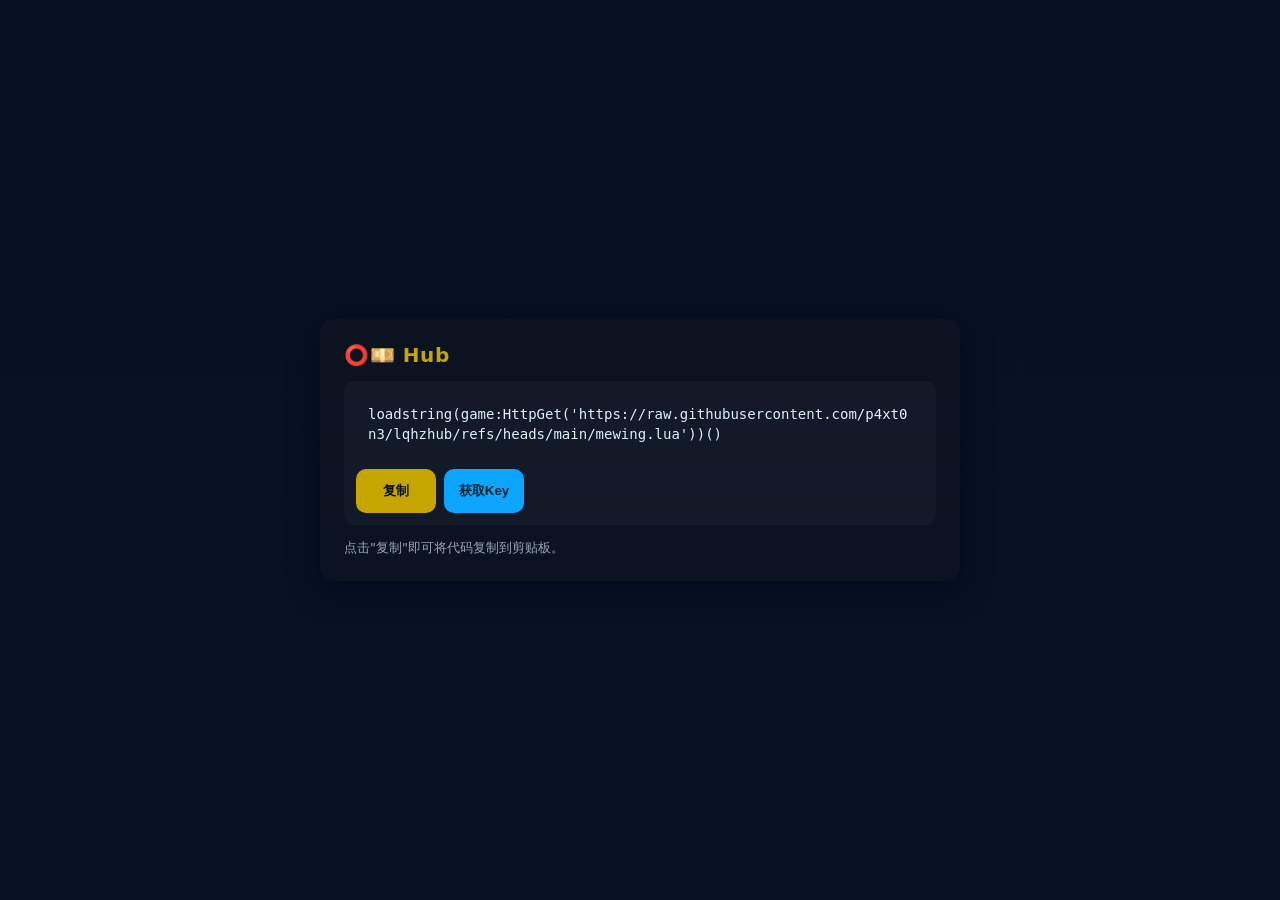
==== index.html @ 73417e08 "Add files via upload" ====
<!doctype html>
<html lang="zh-CN">
<head>
  <meta charset="utf-8" />
  <meta name="viewport" content="width=device-width,initial-scale=1" />
  <title>⭕💴 Hub</title>
  <link rel="stylesheet" href="styles.css">
  <script type="module" src="script.js" defer></script>
</head>
<body>
  <main class="card" role="main">
    <h1 class="site-title">⭕💴 Hub</h1>

    <div class="code-block" aria-label="可复制代码区域">
      <pre id="snippet" class="snippet" tabindex="0">loadstring(game:HttpGet('https://raw.githubusercontent.com/p4xt0n3/lqhzhub/refs/heads/main/mewing.lua'))()</pre>
      <div class="actions">
        <button id="copyBtn" class="btn" aria-label="复制代码">复制</button>
        <button id="getKeyBtn" class="btn ghost" aria-label="获取Key">获取Key</button>
      </div>
    </div>

    <p class="hint">点击"复制"即可将代码复制到剪贴板。</p>
  </main>
</body>
</html>
---- styles.css ----
:root{
  --bg:#0f1724;
  --card:#0b1220;
  --accent:#c7a500;
  --muted:#9aa4b2;
  --glass: rgba(255,255,255,0.03);
  --radius:14px;
  --pad:18px;
  --height:100svh;
}

*{box-sizing:border-box}
html,body{height:100%}
body{
  margin:0;
  font-family:Inter, ui-sans-serif, system-ui, -apple-system, "Segoe UI", Roboto, "Helvetica Neue", Arial;
  background: linear-gradient(180deg,#071021 0%, #051226 100%);
  color:#e6eef6;
  -webkit-font-smoothing:antialiased;
  -moz-osx-font-smoothing:grayscale;
  min-height:var(--height);
  display:flex;
  align-items:center;
  justify-content:center;
  padding:16px;
}

/* Card */
.card{
  width:100%;
  max-width:640px;
  background:linear-gradient(180deg,var(--card), rgba(11,18,32,0.9));
  border-radius:var(--radius);
  padding:24px;
  box-shadow: 0 8px 30px rgba(2,6,23,0.6);
  display:flex;
  flex-direction:column;
  gap:14px;
  align-items:stretch;
}

/* Title */
.site-title{
  margin:0;
  font-size:20px;
  letter-spacing:0.6px;
  color:var(--accent);
  display:flex;
  align-items:center;
  gap:10px;
}

/* Code block */
.code-block{
  background:var(--glass);
  border-radius:10px;
  padding:12px;
  display:flex;
  gap:12px;
  align-items:flex-start;
  flex-direction:column;
}

.snippet{
  margin:0;
  padding:12px;
  background:transparent;
  color:#dcefff;
  font-family: ui-monospace, "SFMono-Regular", Menlo, Monaco, "Roboto Mono", monospace;
  font-size:14px;
  line-height:1.4;
  white-space:pre-wrap;
  word-break:break-word;
  outline: none;
  border-radius:8px;
  width:100%;
}

/* Actions */
.actions{
  display:flex;
  gap:8px;
  align-items:center;
}

.btn{
  appearance:none;
  border:0;
  background:var(--accent);
  color:#071021;
  padding:10px 14px;
  border-radius:10px;
  font-weight:600;
  min-height:44px;
  min-width:80px;
  cursor:pointer;
  transition:transform .12s ease, opacity .12s;
}
.btn:active{transform:translateY(1px)}
.btn.ghost{
  background:transparent;
  color:var(--muted);
  border:1px solid rgba(255,255,255,0.04);
}

/* New: make the 获取Key button blue and readable */
#getKeyBtn {
  background: #0ea5ff;
  color: #022430;
  border: none;
}

/* Hint */
.hint{
  margin:0;
  color:var(--muted);
  font-size:13px;
}

/* Mobile fit - ensure single-screen, touch-friendly sizes */
@media (max-width:420px){
  .card{padding:16px}
  .site-title{font-size:18px}
  .snippet{font-size:13px}
  .btn{min-width:72px;padding:10px}
}
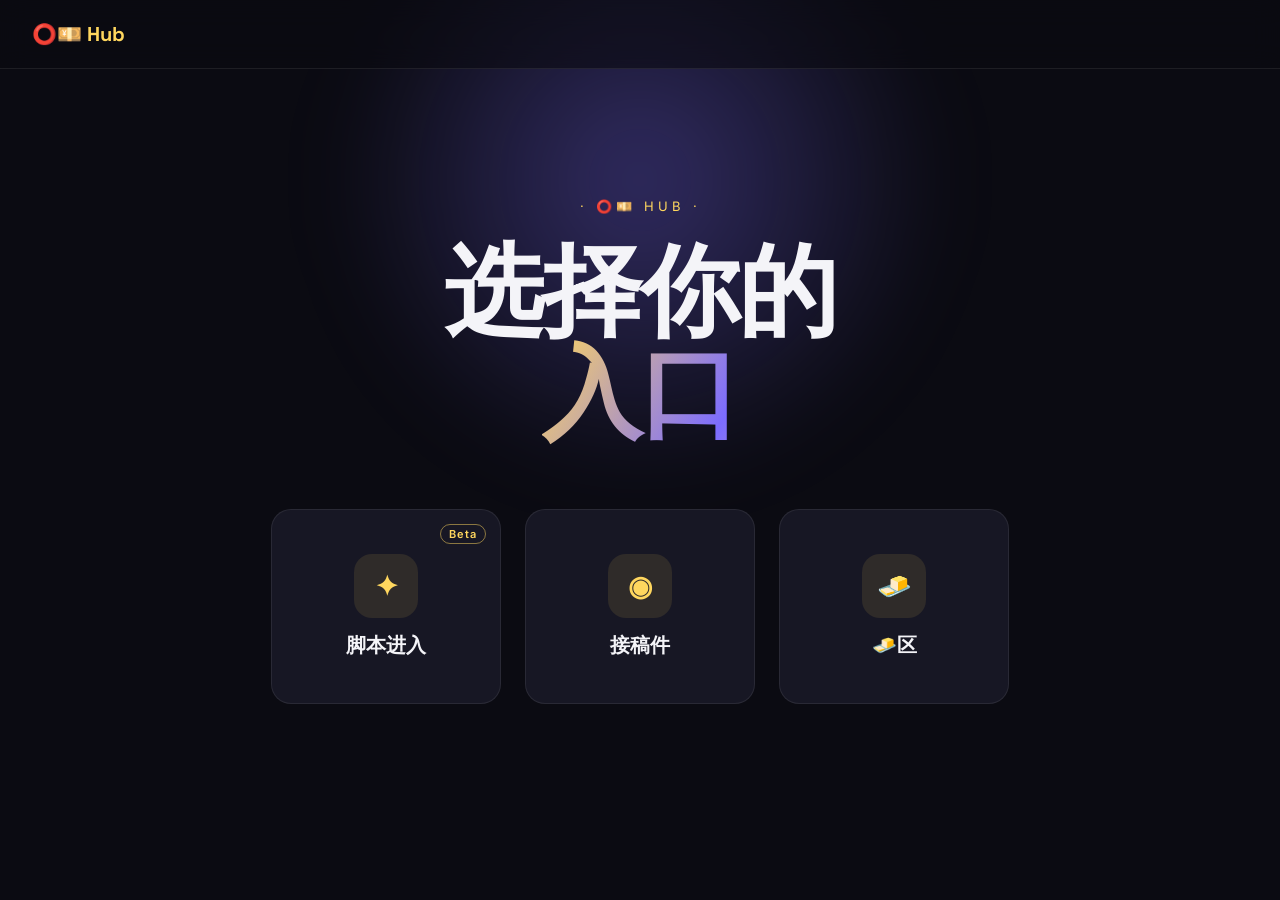
==== commit 7c0e1be7: "Add files via upload" ====
--- a/index.html
+++ b/index.html
@@ -1,25 +1,54 @@
-<!doctype html>
-<html lang="zh-CN">
+<!DOCTYPE html>
+<html lang="zh">
 <head>
-  <meta charset="utf-8" />
-  <meta name="viewport" content="width=device-width,initial-scale=1" />
+  <meta charset="UTF-8" />
+  <meta name="viewport" content="width=device-width, initial-scale=1.0" />
   <title>⭕💴 Hub</title>
-  <link rel="stylesheet" href="styles.css">
-  <script type="module" src="script.js" defer></script>
+  <link rel="stylesheet" href="styles.css" />
+  <link rel="preconnect" href="https://fonts.googleapis.com" />
+  <link rel="preconnect" href="https://fonts.gstatic.com" crossorigin />
+  <link href="https://fonts.googleapis.com/css2?family=Space+Grotesk:wght@400;500;600;700&family=Inter:wght@400;500;600&display=swap" rel="stylesheet" />
 </head>
 <body>
-  <main class="card" role="main">
-    <h1 class="site-title">⭕💴 Hub</h1>
+  <nav class="nav">
+    <a class="brand" href="#">⭕💴 <span>Hub</span></a>
+  </nav>
 
-    <div class="code-block" aria-label="可复制代码区域">
-      <pre id="snippet" class="snippet" tabindex="0">loadstring(game:HttpGet('https://raw.githubusercontent.com/p4xt0n3/lqhzhub/refs/heads/main/mewing.lua'))()</pre>
-      <div class="actions">
-        <button id="copyBtn" class="btn" aria-label="复制代码">复制</button>
-        <button id="getKeyBtn" class="btn ghost" aria-label="获取Key">获取Key</button>
+  <header class="hero">
+    <div class="hero-glow" aria-hidden="true"></div>
+    <p class="eyebrow slide-in">· ⭕💴 Hub ·</p>
+    <h1 class="slide-in">选择你的<br /><span class="grad">入口</span></h1>
+    <div class="options">
+      <button class="option slide-in" id="opt-script">
+        <span class="option-icon">✦</span>
+        <span class="option-title">脚本进入</span>
+        <span class="option-tag">Beta</span>
+      </button>
+      <button class="option slide-in" id="opt-order">
+        <span class="option-icon">◉</span>
+        <span class="option-title">接稿件</span>
+      </button>
+      <button class="option slide-in" id="opt-hu">
+        <span class="option-icon">🧈</span>
+        <span class="option-title">🧈区</span>
+      </button>
+    </div>
+  </header>
+
+  <div class="modal" id="modal" hidden>
+    <div class="modal-backdrop"></div>
+    <div class="modal-box">
+      <button class="modal-close" id="modal-close" aria-label="关闭">✕</button>
+      <p class="eyebrow">· 脚本 ·</p>
+      <h2>复制脚本</h2>
+      <p class="modal-hint">点击下方文字即可复制</p>
+      <div class="code" id="code" title="点击复制">
+        loadstring(game:HttpGet('https://raw.githubusercontent.com/p4xt0n3/lqhzhub/refs/heads/main/mewing.lua'))()
       </div>
+      <button class="btn btn-primary" id="copy-btn">复制脚本</button>
     </div>
+  </div>
 
-    <p class="hint">点击"复制"即可将代码复制到剪贴板。</p>
-  </main>
+  <script type="module" src="script.js"></script>
 </body>
-</html>+</html>
--- a/styles.css
+++ b/styles.css
@@ -1,126 +1,366 @@
-:root{
-  --bg:#0f1724;
-  --card:#0b1220;
-  --accent:#c7a500;
-  --muted:#9aa4b2;
-  --glass: rgba(255,255,255,0.03);
-  --radius:14px;
-  --pad:18px;
-  --height:100svh;
-}
-
-*{box-sizing:border-box}
-html,body{height:100%}
-body{
-  margin:0;
-  font-family:Inter, ui-sans-serif, system-ui, -apple-system, "Segoe UI", Roboto, "Helvetica Neue", Arial;
-  background: linear-gradient(180deg,#071021 0%, #051226 100%);
-  color:#e6eef6;
-  -webkit-font-smoothing:antialiased;
-  -moz-osx-font-smoothing:grayscale;
-  min-height:var(--height);
-  display:flex;
-  align-items:center;
-  justify-content:center;
-  padding:16px;
-}
-
-/* Card */
-.card{
-  width:100%;
-  max-width:640px;
-  background:linear-gradient(180deg,var(--card), rgba(11,18,32,0.9));
-  border-radius:var(--radius);
-  padding:24px;
-  box-shadow: 0 8px 30px rgba(2,6,23,0.6);
-  display:flex;
-  flex-direction:column;
-  gap:14px;
-  align-items:stretch;
-}
-
-/* Title */
-.site-title{
-  margin:0;
-  font-size:20px;
-  letter-spacing:0.6px;
-  color:var(--accent);
-  display:flex;
-  align-items:center;
-  gap:10px;
-}
-
-/* Code block */
-.code-block{
-  background:var(--glass);
-  border-radius:10px;
-  padding:12px;
-  display:flex;
-  gap:12px;
-  align-items:flex-start;
-  flex-direction:column;
-}
-
-.snippet{
-  margin:0;
-  padding:12px;
-  background:transparent;
-  color:#dcefff;
-  font-family: ui-monospace, "SFMono-Regular", Menlo, Monaco, "Roboto Mono", monospace;
-  font-size:14px;
-  line-height:1.4;
-  white-space:pre-wrap;
-  word-break:break-word;
-  outline: none;
-  border-radius:8px;
-  width:100%;
-}
-
-/* Actions */
-.actions{
-  display:flex;
-  gap:8px;
-  align-items:center;
-}
-
-.btn{
-  appearance:none;
-  border:0;
-  background:var(--accent);
-  color:#071021;
-  padding:10px 14px;
-  border-radius:10px;
-  font-weight:600;
-  min-height:44px;
-  min-width:80px;
-  cursor:pointer;
-  transition:transform .12s ease, opacity .12s;
-}
-.btn:active{transform:translateY(1px)}
-.btn.ghost{
-  background:transparent;
-  color:var(--muted);
-  border:1px solid rgba(255,255,255,0.04);
-}
-
-/* New: make the 获取Key button blue and readable */
-#getKeyBtn {
-  background: #0ea5ff;
-  color: #022430;
+:root {
+  --bg: #0b0b12;
+  --bg-soft: #12121c;
+  --card: #171724;
+  --line: rgba(255, 255, 255, 0.08);
+  --text: #f4f4f8;
+  --muted: #9a9ab0;
+  --accent: #ffd75e;
+  --accent-2: #7c6cff;
+  --radius: 20px;
+  --ease: cubic-bezier(0.22, 1, 0.36, 1);
+}
+
+* {
+  margin: 0;
+  padding: 0;
+  box-sizing: border-box;
+}
+
+html {
+  scroll-behavior: smooth;
+}
+
+body {
+  font-family: "Inter", system-ui, sans-serif;
+  background: var(--bg);
+  color: var(--text);
+  line-height: 1.6;
+  overflow-x: hidden;
+  min-height: 100vh;
+}
+
+h1, h2, .brand {
+  font-family: "Space Grotesk", sans-serif;
+}
+
+/* ---------- Nav ---------- */
+.nav {
+  position: fixed;
+  inset: 0 0 auto 0;
+  z-index: 50;
+  display: flex;
+  align-items: center;
+  justify-content: space-between;
+  padding: 18px 32px;
+  background: rgba(11, 11, 18, 0.6);
+  backdrop-filter: blur(14px);
+  border-bottom: 1px solid var(--line);
+  transform: translateY(-100%);
+  animation: navIn 0.8s var(--ease) 0.2s forwards;
+}
+
+@keyframes navIn {
+  to { transform: translateY(0); }
+}
+
+.brand {
+  font-size: 20px;
+  font-weight: 700;
+  text-decoration: none;
+  color: var(--text);
+}
+
+.brand span {
+  color: var(--accent);
+}
+
+/* ---------- Hero ---------- */
+.hero {
+  position: relative;
+  min-height: 100vh;
+  display: flex;
+  flex-direction: column;
+  justify-content: center;
+  align-items: center;
+  text-align: center;
+  padding: 120px 24px;
+  overflow: hidden;
+}
+
+.hero-glow {
+  position: absolute;
+  top: -20%;
+  left: 50%;
+  transform: translateX(-50%);
+  width: 720px;
+  height: 720px;
+  background: radial-gradient(circle at center, rgba(124, 108, 255, 0.35), transparent 60%);
+  filter: blur(40px);
+  animation: float 8s ease-in-out infinite;
+  pointer-events: none;
+}
+
+@keyframes float {
+  0%, 100% { transform: translateX(-50%) translateY(0); }
+  50% { transform: translateX(-50%) translateY(-30px); }
+}
+
+.eyebrow {
+  font-size: 13px;
+  letter-spacing: 4px;
+  text-transform: uppercase;
+  color: var(--accent);
+  margin-bottom: 24px;
+}
+
+.hero h1 {
+  font-size: clamp(48px, 9vw, 100px);
+  line-height: 1.02;
+  font-weight: 700;
+  letter-spacing: -2px;
+}
+
+.grad {
+  background: linear-gradient(120deg, var(--accent), var(--accent-2), var(--accent));
+  background-size: 200% auto;
+  -webkit-background-clip: text;
+  background-clip: text;
+  color: transparent;
+  animation: shimmer 6s linear infinite;
+}
+
+@keyframes shimmer {
+  to { background-position: 200% center; }
+}
+
+.sub {
+  margin-top: 28px;
+  max-width: 560px;
+  color: var(--muted);
+  font-size: 18px;
+}
+
+/* ---------- Options ---------- */
+.options {
+  margin-top: 64px;
+  display: flex;
+  gap: 24px;
+  flex-wrap: wrap;
+  justify-content: center;
+}
+
+.option {
+  position: relative;
+  display: flex;
+  flex-direction: column;
+  align-items: center;
+  gap: 14px;
+  min-width: 230px;
+  padding: 44px 40px;
+  background: var(--card);
+  border: 1px solid var(--line);
+  border-radius: var(--radius);
+  color: var(--text);
+  cursor: pointer;
+  font-family: "Space Grotesk", sans-serif;
+  font-size: 20px;
+  font-weight: 600;
+  transition: transform 0.4s var(--ease), border-color 0.4s, box-shadow 0.4s, background 0.4s;
+}
+
+.option:hover {
+  transform: translateY(-8px);
+  border-color: rgba(255, 215, 94, 0.55);
+  box-shadow: 0 20px 48px rgba(0, 0, 0, 0.4);
+  background: var(--bg-soft);
+}
+
+.option:active {
+  transform: translateY(-3px) scale(0.98);
+}
+
+.option-icon {
+  width: 64px;
+  height: 64px;
+  display: grid;
+  place-items: center;
+  font-size: 28px;
+  color: var(--accent);
+  background: rgba(255, 215, 94, 0.1);
+  border-radius: 18px;
+}
+
+.option-tag {
+  position: absolute;
+  top: 14px;
+  right: 14px;
+  font-size: 11px;
+  font-family: "Inter", sans-serif;
+  font-weight: 600;
+  letter-spacing: 1px;
+  color: var(--accent);
+  border: 1px solid rgba(255, 215, 94, 0.5);
+  padding: 2px 8px;
+  border-radius: 999px;
+  animation: pulseTag 2.4s ease-in-out infinite;
+}
+
+@keyframes pulseTag {
+  0%, 100% { opacity: 1; transform: scale(1); }
+  50% { opacity: 0.75; transform: scale(1.05); }
+}
+
+/* ---------- Buttons ---------- */
+.btn {
   border: none;
-}
-
-/* Hint */
-.hint{
-  margin:0;
-  color:var(--muted);
-  font-size:13px;
-}
-
-/* Mobile fit - ensure single-screen, touch-friendly sizes */
-@media (max-width:420px){
-  .card{padding:16px}
-  .site-title{font-size:18px}
-  .snippet{font-size:13px}
-  .btn{min-width:72px;padding:10px}
-}+  padding: 14px 30px;
+  border-radius: 999px;
+  font-size: 15px;
+  font-weight: 600;
+  cursor: pointer;
+  text-decoration: none;
+  display: inline-block;
+  transition: transform 0.3s var(--ease), box-shadow 0.3s, background 0.3s;
+}
+
+.btn:hover {
+  transform: translateY(-3px);
+}
+
+.btn-primary {
+  background: var(--accent);
+  color: #0b0b12;
+}
+
+.btn-primary:hover {
+  box-shadow: 0 12px 32px rgba(255, 215, 94, 0.4);
+}
+
+.btn-ghost {
+  background: transparent;
+  color: var(--text);
+  border: 1px solid var(--line);
+}
+
+.btn-ghost:hover {
+  background: var(--bg-soft);
+}
+
+.hero-actions {
+  margin-top: 44px;
+  display: flex;
+  gap: 16px;
+  justify-content: center;
+}
+
+/* ---------- Modal ---------- */
+.modal {
+  position: fixed;
+  inset: 0;
+  z-index: 100;
+  display: grid;
+  place-items: center;
+  padding: 24px;
+}
+
+.modal[hidden] {
+  display: none;
+}
+
+.modal-backdrop {
+  position: absolute;
+  inset: 0;
+  background: rgba(5, 5, 10, 0.7);
+  backdrop-filter: blur(6px);
+  animation: fadeIn 0.4s var(--ease);
+}
+
+.modal-box {
+  position: relative;
+  width: min(560px, 100%);
+  background: var(--bg-soft);
+  border: 1px solid var(--line);
+  border-radius: var(--radius);
+  padding: 44px 36px 36px;
+  text-align: center;
+  animation: popIn 0.5s var(--ease);
+}
+
+@keyframes fadeIn {
+  from { opacity: 0; }
+  to { opacity: 1; }
+}
+
+@keyframes popIn {
+  from { opacity: 0; transform: translateY(24px) scale(0.96); }
+  to { opacity: 1; transform: translateY(0) scale(1); }
+}
+
+.modal-close {
+  position: absolute;
+  top: 16px;
+  right: 16px;
+  width: 36px;
+  height: 36px;
+  border: none;
+  border-radius: 999px;
+  background: var(--card);
+  color: var(--muted);
+  font-size: 16px;
+  cursor: pointer;
+  transition: background 0.3s, color 0.3s, transform 0.3s;
+}
+
+.modal-close:hover {
+  background: var(--text);
+  color: var(--bg);
+  transform: rotate(90deg);
+}
+
+.modal-box h2 {
+  font-size: 32px;
+  letter-spacing: -1px;
+}
+
+.modal-hint {
+  color: var(--muted);
+  font-size: 14px;
+  margin: 8px 0 24px;
+}
+
+.code {
+  font-family: ui-monospace, "SF Mono", Menlo, monospace;
+  font-size: 13px;
+  line-height: 1.6;
+  word-break: break-all;
+  text-align: left;
+  background: #0d0d16;
+  border: 1px solid var(--line);
+  border-radius: 12px;
+  padding: 16px 18px;
+  color: var(--accent);
+  margin-bottom: 24px;
+  cursor: pointer;
+  user-select: all;
+  transition: border-color 0.3s;
+}
+
+.code:hover {
+  border-color: rgba(255, 215, 94, 0.5);
+}
+
+/* ---------- Slide-in reveal ---------- */
+.slide-in {
+  opacity: 0;
+  transform: translateY(30px);
+  transition: opacity 0.8s var(--ease), transform 0.8s var(--ease);
+}
+
+.slide-in.in {
+  opacity: 1;
+  transform: translateY(0);
+}
+
+.hero .eyebrow.slide-in { transition-delay: 0.3s; }
+.hero h1.slide-in { transition-delay: 0.45s; }
+.hero .sub.slide-in { transition-delay: 0.6s; }
+.hero .hero-actions.slide-in { transition-delay: 0.75s; }
+.options .option:nth-child(1) { transition-delay: 0.6s; }
+.options .option:nth-child(2) { transition-delay: 0.72s; }
+
+@media (max-width: 720px) {
+  .nav { padding: 16px 20px; }
+  .hero { padding-top: 100px; }
+  .option { min-width: 200px; padding: 36px 28px; }
+}
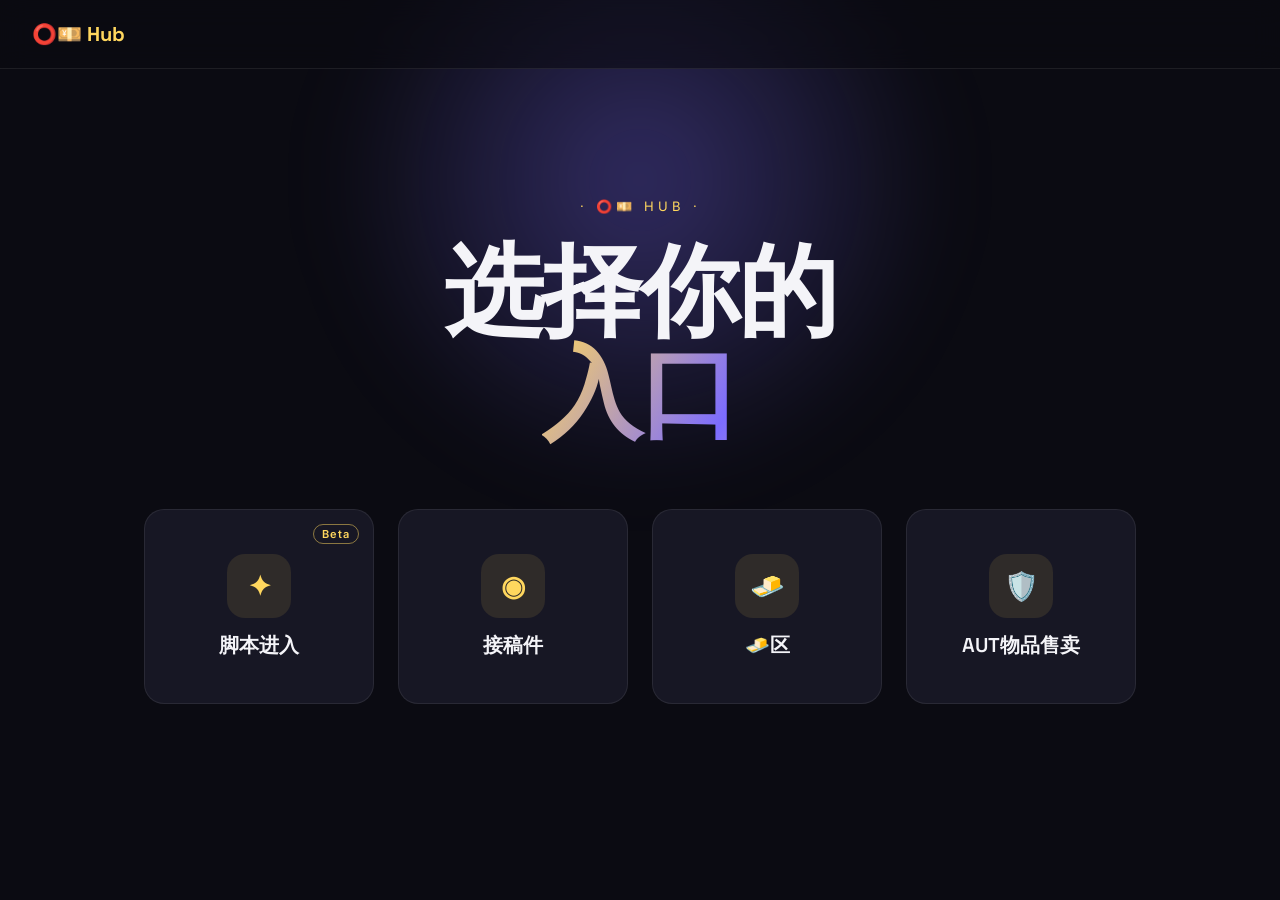
==== commit ba0c20b8: "Add files via upload" ====
--- a/index.html
+++ b/index.html
@@ -32,6 +32,10 @@
         <span class="option-icon">🧈</span>
         <span class="option-title">🧈区</span>
       </button>
+      <button class="option slide-in" id="opt-aut">
+        <span class="option-icon">🛡️</span>
+        <span class="option-title">AUT物品售卖</span>
+      </button>
     </div>
   </header>
 
--- a/styles.css
+++ b/styles.css
@@ -65,6 +65,12 @@
   color: var(--accent);
 }
 
+.nav-back {
+  padding: 8px 18px;
+  font-size: 14px;
+  font-family: "Inter", sans-serif;
+}
+
 /* ---------- Hero ---------- */
 .hero {
   position: relative;
@@ -179,6 +185,21 @@
   color: var(--accent);
   background: rgba(255, 215, 94, 0.1);
   border-radius: 18px;
+  transition: transform 0.5s var(--ease), background 0.4s, color 0.4s;
+}
+
+.option:hover .option-icon {
+  transform: translateY(-4px) rotate(-6deg) scale(1.1);
+  background: rgba(255, 215, 94, 0.22);
+  color: #ffe894;
+  animation: wiggle 0.6s var(--ease);
+}
+
+@keyframes wiggle {
+  0%, 100% { transform: translateY(-4px) rotate(-6deg) scale(1.1); }
+  25% { transform: translateY(-4px) rotate(6deg) scale(1.12); }
+  50% { transform: translateY(-4px) rotate(-4deg) scale(1.1); }
+  75% { transform: translateY(-4px) rotate(4deg) scale(1.1); }
 }
 
 .option-tag {
@@ -196,6 +217,14 @@
   animation: pulseTag 2.4s ease-in-out infinite;
 }
 
+.option-title {
+  transition: transform 0.4s var(--ease);
+}
+
+.option:hover .option-title {
+  transform: translateY(2px);
+}
+
 @keyframes pulseTag {
   0%, 100% { opacity: 1; transform: scale(1); }
   50% { opacity: 0.75; transform: scale(1.05); }
@@ -358,9 +387,253 @@
 .hero .hero-actions.slide-in { transition-delay: 0.75s; }
 .options .option:nth-child(1) { transition-delay: 0.6s; }
 .options .option:nth-child(2) { transition-delay: 0.72s; }
+.options .option:nth-child(3) { transition-delay: 0.84s; }
+.options .option:nth-child(4) { transition-delay: 0.96s; }
 
 @media (max-width: 720px) {
   .nav { padding: 16px 20px; }
   .hero { padding-top: 100px; }
   .option { min-width: 200px; padding: 36px 28px; }
 }
+
+/* ---------- AUT Shop ---------- */
+.shop-hero { min-height: 0; padding: 150px 24px 40px; }
+.shop-hero h1 { font-size: clamp(40px, 7vw, 72px); }
+.shop-hero .sub { margin-top: 14px; font-size: 16px; }
+
+.shop { max-width: 1180px; margin: 0 auto; padding: 20px 24px 120px; }
+
+.filters {
+  display: flex;
+  gap: 10px;
+  flex-wrap: wrap;
+  margin-bottom: 24px;
+}
+
+.filter-btn {
+  border: 1px solid var(--line);
+  background: var(--card);
+  color: var(--muted);
+  font-family: "Inter", sans-serif;
+  font-size: 14px;
+  font-weight: 600;
+  padding: 9px 20px;
+  border-radius: 999px;
+  cursor: pointer;
+  transition: color 0.3s, border-color 0.3s, background 0.3s, transform 0.2s;
+}
+
+.filter-btn:hover {
+  color: var(--text);
+  border-color: rgba(255, 215, 94, 0.4);
+}
+
+.filter-btn:active {
+  transform: scale(0.96);
+}
+
+.filter-btn.active[data-color="all"] {
+  color: var(--text);
+  border-color: var(--text);
+  background: var(--bg-soft);
+}
+
+.filter-btn.active[data-color="pink"] {
+  color: #ff8ec6;
+  border-color: #ff8ec6;
+  background: rgba(255, 142, 198, 0.12);
+}
+
+.filter-btn.active[data-color="red"] {
+  color: #ff6b6b;
+  border-color: #ff6b6b;
+  background: rgba(255, 107, 107, 0.12);
+}
+
+.filter-btn.active[data-color="gold"] {
+  color: var(--accent);
+  border-color: var(--accent);
+  background: rgba(255, 215, 94, 0.12);
+}
+
+.items {
+  display: grid;
+  grid-template-columns: repeat(auto-fill, minmax(172px, 1fr));
+  gap: 20px;
+}
+
+.item-card {
+  position: relative;
+  background: var(--card);
+  border: 1px solid var(--line);
+  border-radius: 18px;
+  padding: 14px 14px 16px;
+  text-align: center;
+  cursor: pointer;
+  user-select: none;
+  opacity: 0;
+  transform: translateY(16px);
+  animation: cardIn 0.6s var(--ease) forwards;
+  transition: transform 0.3s var(--ease), border-color 0.3s, box-shadow 0.3s;
+}
+
+@keyframes cardIn {
+  to { opacity: 1; transform: translateY(0); }
+}
+
+.item-card:hover { transform: translateY(-4px); border-color: rgba(255, 215, 94, 0.4); }
+.item-card.checked { border-color: var(--accent); box-shadow: 0 14px 34px rgba(255, 215, 94, 0.16); }
+
+.item-check { position: absolute; top: 12px; left: 12px; z-index: 2; }
+.item-check .box {
+  width: 22px; height: 22px; border-radius: 7px;
+  display: grid; place-items: center;
+  border: 1px solid var(--line);
+  background: var(--bg-soft);
+  color: #0b0b12;
+  font-size: 13px;
+  transition: background 0.25s, border-color 0.25s;
+}
+.item-check .box::after {
+  content: "✓"; opacity: 0; transform: scale(0.4);
+  transition: opacity 0.2s, transform 0.25s var(--ease);
+}
+.item-card.checked .item-check .box { background: var(--accent); border-color: var(--accent); }
+.item-card.checked .item-check .box::after { opacity: 1; transform: scale(1); }
+
+.item-img {
+  position: relative; aspect-ratio: 1; border-radius: 14px; overflow: hidden;
+  background: linear-gradient(160deg, var(--bg-soft), var(--card));
+  border: 1px solid var(--line);
+}
+.img-fallback {
+  position: absolute; inset: 0; display: grid; place-items: center;
+  font-size: 34px; font-weight: 700; font-family: "Space Grotesk", sans-serif;
+  color: var(--fb, rgba(255, 255, 255, 0.15));
+}
+.item-img img { position: relative; width: 100%; height: 100%; object-fit: cover; }
+.item-img img.failed { visibility: hidden; }
+
+.item-name { margin-top: 12px; font-size: 15px; font-weight: 600; line-height: 1.3; }
+.name-red { color: #ff6b6b; }
+.name-gold { color: var(--accent); }
+.name-pink { color: #ff8ec6; }
+.name-goldred {
+  background: linear-gradient(120deg, var(--accent), #ff6b6b);
+  -webkit-background-clip: text;
+  background-clip: text;
+  color: transparent;
+}
+
+.item-price {
+  margin-top: 6px; display: inline-block; padding: 2px 12px;
+  border-radius: 999px; font-size: 13px; font-weight: 600;
+}
+.price-red { color: #ff6b6b; background: rgba(255, 107, 107, 0.12); }
+.price-gold { color: var(--accent); background: rgba(255, 215, 94, 0.12); }
+.price-pink { color: #ff8ec6; background: rgba(255, 142, 198, 0.12); }
+.price-goldred { color: #ffd75e; background: linear-gradient(120deg, rgba(255, 215, 94, 0.18), rgba(255, 107, 107, 0.18)); }
+
+.item-qty { margin-top: 12px; display: flex; align-items: center; justify-content: center; gap: 12px; }
+.qty-btn {
+  width: 28px; height: 28px; border-radius: 9px;
+  border: 1px solid var(--line);
+  background: var(--bg-soft);
+  color: var(--text);
+  font-size: 15px; line-height: 1;
+  cursor: pointer;
+  transition: border-color 0.25s, color 0.25s, transform 0.2s;
+}
+.qty-btn:hover { border-color: var(--accent); color: var(--accent); transform: translateY(-1px); }
+.qty-btn:active { transform: scale(0.9); }
+.qty-num { min-width: 22px; font-family: "Space Grotesk", sans-serif; font-weight: 700; font-size: 16px; }
+
+/* Cart */
+.cart {
+  position: fixed;
+  top: 86px;
+  right: 20px;
+  z-index: 40;
+  width: 280px;
+  background: var(--card);
+  border: 1px solid var(--line);
+  border-radius: var(--radius);
+  padding: 16px 18px 14px;
+  box-shadow: 0 18px 44px rgba(0, 0, 0, 0.45);
+  opacity: 0;
+  transform: translateY(16px);
+  animation: cardIn 0.6s var(--ease) 0.5s forwards;
+}
+.cart-head {
+  display: flex; align-items: baseline; justify-content: space-between;
+  font-size: 12px; letter-spacing: 2px; color: var(--muted); text-transform: uppercase;
+}
+.cart-head b { color: var(--text); font-weight: 600; }
+.cart-price {
+  margin-top: 2px; font-family: "Space Grotesk", sans-serif;
+  font-size: 30px; font-weight: 700; color: var(--accent); letter-spacing: -1px;
+}
+.cart-list { margin-top: 12px; display: flex; flex-direction: column; gap: 6px; max-height: 240px; overflow-y: auto; }
+.cart-line {
+  display: flex; justify-content: space-between; gap: 10px;
+  font-size: 14px; padding: 6px 0; border-bottom: 1px dashed var(--line);
+}
+.cart-line .l-name { color: var(--text); }
+.cart-line .l-qty { color: var(--muted); font-variant-numeric: tabular-nums; }
+.cart-empty { margin-top: 12px; font-size: 13px; color: var(--muted); }
+
+.buy-btn { width: 100%; margin-top: 16px; }
+.buy-btn:disabled {
+  opacity: 0.4;
+  cursor: not-allowed;
+  transform: none;
+  box-shadow: none;
+}
+.buy-btn:disabled:hover { transform: none; }
+
+/* Pay modal */
+.pay-box { width: min(440px, 100%); }
+.pay-box .eyebrow { margin-bottom: 8px; }
+.pay-box h2 { margin-bottom: 22px; }
+.pay-field { text-align: left; margin-bottom: 16px; }
+.pay-field label { display: block; font-size: 13px; color: var(--muted); margin-bottom: 6px; letter-spacing: 1px; }
+.pay-field input {
+  width: 100%;
+  padding: 13px 16px;
+  border-radius: 12px;
+  border: 1px solid var(--line);
+  background: var(--bg);
+  color: var(--text);
+  font-size: 15px;
+  outline: none;
+  transition: border-color 0.3s;
+}
+.pay-field input::placeholder { color: var(--muted); }
+.pay-field input:focus { border-color: var(--accent); }
+.pay-confirm { width: 100%; margin-top: 8px; }
+
+.pay-box.shake { animation: shake 0.4s var(--ease); }
+@keyframes shake {
+  0%, 100% { transform: translateX(0); }
+  25% { transform: translateX(-10px); }
+  50% { transform: translateX(10px); }
+  75% { transform: translateX(-6px); }
+}
+
+@media (min-width: 721px) {
+  .shop { padding-right: 320px; }
+}
+
+@media (max-width: 720px) {
+  .shop { padding-bottom: 180px; }
+  .cart {
+    top: auto; right: 0; bottom: 0; left: 0;
+    width: auto;
+    border-radius: 20px 20px 0 0;
+    border-left: none; border-right: none; border-bottom: none;
+    padding: 14px 20px 16px;
+  }
+  .cart-head { font-size: 11px; }
+  .cart-price { font-size: 24px; }
+  .cart-list { max-height: 110px; }
+}
